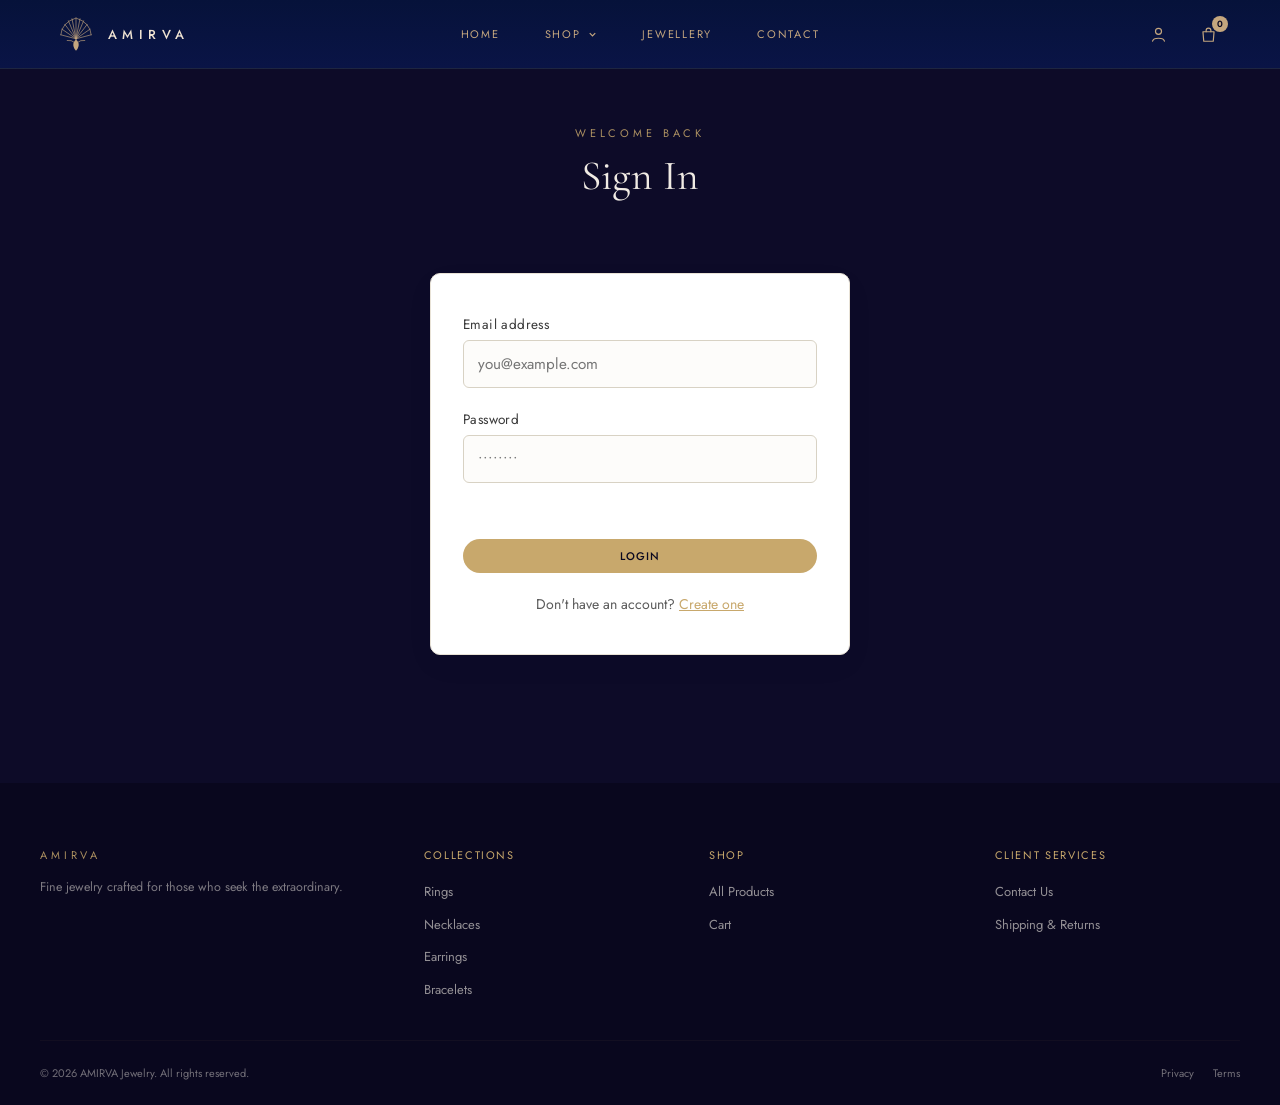
==== account.html @ 35033989 "Add files via upload" ====
<!DOCTYPE html>
<html lang="en">

<head>
    <meta charset="UTF-8">
    <meta name="viewport" content="width=device-width, initial-scale=1.0">
    <title>AMIRVA Jewelry — My Account</title>
    <link rel="stylesheet" href="style.css">
    <link rel="stylesheet" href="auth.css">
    <style>
        .account-wrap {
            max-width: 640px;
            margin: 0 auto;
            padding: 2rem 1.5rem 5rem;
        }
        .account-card {
            background: #fff;
            border: 1px solid #e8e2d6;
            border-radius: 10px;
            padding: 1.8rem;
            margin-bottom: 1.5rem;
        }
        .account-card h3 {
            margin-top: 0;
        }
        .account-row {
            display: flex;
            justify-content: space-between;
            padding: 0.5rem 0;
            border-bottom: 1px solid #f0ece3;
            font-size: 0.92rem;
        }
        .account-row:last-child { border-bottom: none; }
        .logout-btn {
            background: none;
            border: 1px solid #c0392b;
            color: #c0392b;
            padding: 0.6rem 1.2rem;
            border-radius: 6px;
            cursor: pointer;
            font-size: 0.88rem;
        }
        .logout-btn:hover { background: #fdf3f2; }
    </style>
</head>

<body>

    <div class="contariar">

        <header class="navbar">
            <a href="index.html" class="logo" aria-label="AMIRVA home">
                <svg class="logo-mark" viewBox="0 0 100 100" aria-hidden="true">
                    <g stroke="currentColor" stroke-width="1.6" stroke-linecap="round" fill="none">
                        <line x1="50" y1="62" x2="12" y2="52"/>
                        <line x1="50" y1="62" x2="15" y2="38"/>
                        <line x1="50" y1="62" x2="22" y2="26"/>
                        <line x1="50" y1="62" x2="31" y2="17"/>
                        <line x1="50" y1="62" x2="40" y2="12"/>
                        <line x1="50" y1="62" x2="50" y2="10"/>
                        <line x1="50" y1="62" x2="60" y2="12"/>
                        <line x1="50" y1="62" x2="69" y2="17"/>
                        <line x1="50" y1="62" x2="78" y2="26"/>
                        <line x1="50" y1="62" x2="85" y2="38"/>
                        <line x1="50" y1="62" x2="88" y2="52"/>
                        <path d="M12 52 Q14 22 50 10 Q86 22 88 52"/>
                    </g>
                    <path d="M50 64 C40 72 42 84 50 92 C58 84 60 72 50 64 Z" fill="currentColor"/>
                    <path d="M28 66 Q38 64 48 72 M72 66 Q62 64 52 72" stroke="currentColor" stroke-width="1.6" fill="none" stroke-linecap="round"/>
                </svg>
                <span class="logo-text">AMIRVA</span>
            </a>

            <nav class="nav-links" aria-label="Main">
                <ul>
                    <li><a href="index.html">Home</a></li>
                    <li><a href="web.html">Shop</a></li>
                    <li><a href="index.html#contact">Contact</a></li>
                </ul>
            </nav>

            <div class="nav-icons">
                <a href="account.html" class="icon-btn active" aria-label="Account">
                    <svg viewBox="0 0 24 24" aria-hidden="true"><circle cx="12" cy="8" r="3.8"/><path d="M4.5 20.5 C5.5 15.5 18.5 15.5 19.5 20.5"/></svg>
                </a>
                <a href="cart.html" class="icon-btn cart-link" aria-label="Cart">
                    <svg viewBox="0 0 24 24" aria-hidden="true"><path d="M5 8.5 H19 L18 20.5 H6 Z"/><path d="M9 8.5 V7 A3 3 0 0 1 15 7 V8.5"/></svg>
                    <span id="cart-count" class="cart-badge">0</span>
                </a>
            </div>
        </header>

        <section class="shop-head">
            <div class="eyebrow">Your Space</div>
            <h1 class="section-title" id="account-title">My Account</h1>
        </section>

        <div class="account-wrap">

            <div class="account-card">
                <h3>Profile</h3>
                <div class="account-row"><span>Name</span><span id="profile-name"></span></div>
                <div class="account-row"><span>Email</span><span id="profile-email"></span></div>
            </div>

            <div class="account-card" id="last-order-card" style="display:none;">
                <h3>Your last order</h3>
                <div id="last-order-details"></div>
            </div>

            <button type="button" class="logout-btn" id="logout-btn">Log out</button>
        </div>

        <footer class="site-footer" id="contact">
            <div class="foot-bottom">
                <div class="copy">© 2026 AMIRVA Jewelry. All rights reserved.</div>
                <div class="legal"><a href="#">Privacy</a><a href="#">Terms</a></div>
            </div>
        </footer>

    </div>

    <script src="data.js"></script>
    <script src="utils.js"></script>
    <script src="cart.js"></script>
    <script src="nav.js"></script>
    <script src="auth.js"></script>

    <script>
        (function () {
            const user = getCurrentUser();

            // Guard: not logged in → send to login, and remember to come back here
            if (!user) {
                sessionStorage.setItem("amirva_redirect_after_login", "account.html");
                window.location.href = "login.html";
                return;
            }

            document.getElementById("profile-name").textContent = user.name;
            document.getElementById("profile-email").textContent = user.email;
            document.getElementById("account-title").textContent = "Welcome, " + user.name;

            // Show last order summary, if any
            let order = null;
            try {
                order = JSON.parse(localStorage.getItem("amirva_last_order"));
            } catch (e) { /* ignore */ }

            if (order) {
                const card = document.getElementById("last-order-card");
                const details = document.getElementById("last-order-details");
                card.style.display = "block";
                details.innerHTML =
                    "<div class='account-row'><span>Order</span><span>" + order.id + "</span></div>" +
                    "<div class='account-row'><span>Total</span><span>" + order.total.toFixed(2) + " EGY</span></div>" +
                    "<div class='account-row'><span>Payment</span><span>" +
                    (order.paymentMethod === "cod" ? "Cash on delivery" : "Card ending in " + order.cardLast4) +
                    "</span></div>";
            }

            document.getElementById("logout-btn").addEventListener("click", function () {
                logout();
                window.location.href = "index.html";
            });
        })();
    </script>

</body>

</html>
---- style.css ----
@import url('https://fonts.googleapis.com/css2?family=Cormorant+Garamond:ital,wght@0,300;0,400;0,500;1,300;1,400&family=Jost:wght@300;400;500;600&display=swap');

:root {
  --navy-deep: #0a0820;
  --navy: #0d0b28;
  --navy-panel: #141034;
  --navy-footer: #09071e;
  --gold: #c8a86c;
  --gold-light: #dab878;
  --cream: #f0ebe4;
  --tan: #c4a67e;
  --red: #c0392b;
}

* {
  margin: 0;
  padding: 0;
  box-sizing: border-box;
  font-family: 'Jost', Arial, Helvetica, sans-serif;
}

body {
  background-color: var(--navy);
  color: var(--cream);
}

a { color: inherit; }

h1, h2, h3, .serif {
  font-family: 'Cormorant Garamond', Georgia, 'Times New Roman', serif;
  font-weight: 400;
}

.eyebrow {
  font-size: 11px;
  letter-spacing: .35em;
  text-transform: uppercase;
  color: var(--gold);
  opacity: .85;
}

.rule {
  width: 36px;
  height: 1px;
  background: var(--gold);
  opacity: .5;
  margin: 1.5rem auto;
  border: none;
}

.contariar {
  background-color: var(--navy) !important;
  min-height: 100vh;
  width: 100%;
}

/* ---------- Navbar ---------- */
.navbar {
  position: sticky;
  top: 0;
  z-index: 100;
  display: grid;
  grid-template-columns: 1fr auto 1fr;
  align-items: center;
  padding: 14px 3.5rem;
  background: linear-gradient(180deg, #06123a 0%, #0a1446 100%) !important;
  border-bottom: 1px solid rgba(200, 168, 108, .12);
}

.nav-links ul {
  display: flex;
  justify-content: center;
  align-items: center;
  gap: 2.8rem;
  list-style: none;
}
.nav-links a {
  display: inline-flex;
  align-items: center;
  gap: 6px;
  text-decoration: none;
  color: var(--tan);
  font-size: 11px;
  font-weight: 400;
  letter-spacing: .16em;
  text-transform: uppercase;
  padding: 8px 0;
  transition: color .2s ease;
}
.nav-links a:hover,
.nav-links a:focus-visible { color: var(--gold-light); }
.nav-links a.active { font-weight: 600; color: #e2c9a4; }
.nav-links .chev { width: 11px; height: 11px; }

.has-drop { position: relative; }
.has-drop .drop {
  position: absolute;
  top: 100%;
  left: -1rem;
  min-width: 170px;
  display: flex;
  flex-direction: column;
  gap: 0;
  padding: .6rem 0;
  background: var(--navy-deep);
  border: 1px solid rgba(200, 168, 108, .18);
  border-radius: 6px;
  opacity: 0;
  visibility: hidden;
  transform: translateY(6px);
  transition: opacity .2s ease, transform .2s ease, visibility .2s;
}
.has-drop .drop a { padding: 8px 1rem; width: 100%; }
.has-drop:hover .drop,
.has-drop:focus-within .drop { opacity: 1; visibility: visible; transform: translateY(0); }
.has-drop:hover .chev,
.has-drop:focus-within .chev { transform: rotate(180deg); }
.chev { transition: transform .2s ease; }

.logo {
  justify-self: start;
  display: flex;
  flex-direction: row;
  align-items: center;
  gap: 12px;
  text-decoration: none;
  color: var(--tan);
  padding: 0;
}
.logo-mark { width: 40px; height: 40px; color: var(--tan); }
.logo-text {
  font-family: 'Jost', sans-serif;
  font-size: 13px;
  font-weight: 500;
  letter-spacing: .42em;
  margin-right: -.42em; /* keeps tracked text optically centered */
  color: #efe3d2;
}

.nav-icons {
  display: flex;
  justify-content: flex-end;
  align-items: center;
  gap: 1.1rem;
}
.icon-btn,
.navbar .icon-btn {
  position: relative;
  display: inline-grid;
  place-items: center;
  width: 32px;
  height: 32px;
  padding: 0;
  border-radius: 50%;
  background: transparent !important;
  color: var(--tan) !important;
  text-decoration: none;
}
.icon-btn:hover { color: var(--gold-light) !important; }
.icon-btn svg {
  width: 19px;
  height: 19px;
  fill: none;
  stroke: currentColor;
  stroke-width: 1.5;
  stroke-linecap: round;
  stroke-linejoin: round;
}
.cart-badge {
  position: absolute;
  top: -2px;
  right: -4px;
  min-width: 16px;
  height: 16px;
  padding: 0 4px;
  border-radius: 10px;
  background: var(--tan);
  color: var(--navy-deep);
  font-size: 9px;
  font-weight: 600;
  line-height: 16px;
  text-align: center;
}

.nav-search { display: flex; align-items: center; }
.nav-search .search {
  width: 0;
  padding: 7px 0;
  margin: 0;
  border-color: transparent;
  opacity: 0;
  transition: width .3s ease, padding .3s ease, opacity .2s ease, border-color .3s ease;
}
.nav-search.open .search {
  width: 180px;
  padding: 7px 14px;
  margin-right: 4px;
  opacity: 1;
  border-color: rgba(200, 168, 108, .4);
}

.navbar a:focus-visible,
.navbar button:focus-visible {
  outline: 1px solid var(--gold);
  outline-offset: 4px;
}

button {
  padding: 9px 16px;
  border: none;
  border-radius: 30px;
  background-color: var(--gold) !important;
  color: var(--navy-deep) !important;
  font-size: 11px;
  font-weight: 500;
  letter-spacing: .08em;
  text-transform: uppercase;
  box-shadow: none !important;
  cursor: pointer;
  transition: background-color .2s ease;
}
button:hover {
  background-color: var(--gold-light) !important;
  letter-spacing: .1px;
}
.remove-btn { background-color: var(--red) !important; color: var(--cream) !important; }
.remove-btn:hover { background-color: #e0574a !important; }

.big-grid {
  display: grid;
  grid-template-columns: repeat(5, 1fr);
  gap: 20px;
  padding: 0 2rem 2rem;
}

.image, .cart-item {
  padding: 20px;
  background-color: var(--navy-panel) !important;
  border: 1px solid rgba(200, 168, 108, .12);
  box-shadow: 0 12px 28px rgba(0, 0, 0, .35) !important;
  transition: transform .3s ease, border-color .3s ease;
  border-radius: 6px;
}
.image:hover { transform: translateY(-4px); border-color: rgba(200, 168, 108, .35); }

.image { display: flex; flex-direction: column; align-items: flex-start; }
.image img {
  width: 100%;
  aspect-ratio: 1 / 1;
  object-fit: cover;
  border-radius: 4px;
  background: var(--navy-deep);
}
.card-actions { display: flex; gap: 8px; margin-top: 12px; flex-wrap: wrap; }

.image h2 { color: var(--cream); font-size: 20px; margin: 10px 0 4px; }
.image h3 { color: rgba(240, 235, 228, .55); font-weight: 300; font-size: 13px; }
.image h3 del { color: rgba(240, 235, 228, .4); }

.image h1, .image h1.salse {
  background: transparent !important;
  color: var(--gold) !important;
  font-family: 'Jost', sans-serif;
  font-size: 18px !important;
  margin: 4px 0;
}

.image mark {
  display: inline-flex !important;
  width: fit-content;
  background-color: var(--gold) !important;
  color: var(--navy-deep) !important;
  font-size: 10px !important;
  letter-spacing: .1em;
  text-transform: uppercase;
  padding: 3px 10px;
  border-radius: 20px;
  margin: 4px 0;
}

.cart-item-info p { color: rgba(240, 235, 228, .6); }

/* ---------- Shop page ---------- */
.shop-head { padding: 3.5rem 2rem 2rem; text-align: center; }
.shop-head .section-title { margin-top: .6rem; }
.show-all {
  display: inline-block;
  margin-top: .4rem;
  color: var(--gold);
  font-size: 11px;
  letter-spacing: .2em;
  text-transform: uppercase;
  text-decoration: none;
  border-bottom: 1px solid rgba(200, 168, 108, .4);
}
.show-all[hidden] { display: none; }
.shop-tools {
  display: flex;
  justify-content: space-between;
  align-items: center;
  flex-wrap: wrap;
  gap: 1rem;
  max-width: 1200px;
  margin: 2rem auto 0;
}
.sort { display: flex; gap: 8px; flex-wrap: wrap; }
.sort-btn {
  background: transparent !important;
  color: var(--cream) !important;
  border: 1px solid rgba(200, 168, 108, .35);
}
.sort-btn:hover { background: rgba(200, 168, 108, .12) !important; }
.sort-btn.active,
.sort-btn.active:hover { background: var(--gold) !important; color: var(--navy-deep) !important; border-color: var(--gold); }
.shop-search {
  width: min(260px, 100%);
  padding: 9px 16px;
  border: 1px solid rgba(200, 168, 108, .4);
  border-radius: 20px;
  background: transparent;
  color: var(--cream);
  outline: none;
}
.shop-search::placeholder { color: rgba(240, 235, 228, .5); }
.shop-search:focus { background: rgba(200, 168, 108, .08); }
.no-results { text-align: center; opacity: .6; padding: 2rem; }
.no-results[hidden] { display: none; }

.featured-grid { grid-template-columns: repeat(4, 1fr); }

/* ---------- Signature pieces (home) ---------- */
.signature-grid {
  display: grid;
  grid-template-columns: repeat(6, 1fr);
  gap: 1.5rem;
  max-width: 1200px;
  margin: 3rem auto 0;
  text-align: left;
}
.signature-card {
  grid-column: span 2;
  display: block;
  text-decoration: none;
  color: var(--cream);
  background: var(--navy-panel);
  border: 1px solid rgba(200, 168, 108, .12);
  border-radius: 6px;
  overflow: hidden;
  transition: border-color .3s ease;
}
.signature-card img {
  display: block;
  width: 100%;
  aspect-ratio: 600 / 338;
  object-fit: cover;
}
.signature-card--wide { grid-column: span 3; }
.signature-card--wide img { aspect-ratio: 4 / 3; }
.signature-info { padding: 1.1rem 1.2rem 1.3rem; }
.signature-info h3 { font-size: 22px; margin: .35rem 0 .7rem; }
.signature-link {
  font-size: 11px;
  letter-spacing: .2em;
  text-transform: uppercase;
  color: var(--gold);
  border-bottom: 1px solid rgba(200, 168, 108, .4);
  padding-bottom: 2px;
}
.signature-card:hover,
.signature-card:focus-visible { border-color: rgba(200, 168, 108, .45); outline: none; }
.signature-card:hover .signature-link { border-color: var(--gold); }

/* ---------- Toast (used on every page by utils.js) ---------- */
#toast {
  position: fixed;
  bottom: 24px;
  left: 50%;
  transform: translateX(-50%) translateY(20px);
  background: var(--navy-deep);
  color: var(--cream);
  border: 1px solid var(--gold);
  padding: 12px 22px;
  border-radius: 30px;
  font-size: 13px;
  letter-spacing: .04em;
  opacity: 0;
  transition: opacity .3s ease, transform .3s ease;
  pointer-events: none;
  z-index: 999;
}
#toast.show { opacity: 1; transform: translateX(-50%) translateY(0); }
@media (prefers-reduced-motion: reduce) {
  #toast, .image, .has-drop .drop, .nav-search .search { transition: none; }
}

.cart-summary {
  background-color: var(--navy-panel) !important;
  border: 1px solid rgba(200, 168, 108, .15);
}
.discount-form input {
  background: transparent;
  border: 1px solid rgba(200, 168, 108, .4);
  color: var(--cream);
}
.error-text { color: #e0574a !important; }

.hero {
  position: relative;
  min-height: 82vh;
  display: flex;
  align-items: center;
  justify-content: center;
  text-align: center;
  overflow: hidden;
  background:
    radial-gradient(ellipse 70% 60% at 50% 35%, #171340 0%, transparent 60%),
    var(--navy-deep);
  padding: 2rem 1.5rem;
}
.hero-content { position: relative; z-index: 2; max-width: 760px; }
.hero h1 {
  font-size: clamp(2.4rem, 6vw, 4.6rem);
  line-height: 1.1;
  color: var(--cream);
  margin: 1rem 0 1.4rem;
}
.hero h1 em { color: var(--gold); font-style: italic; }
.hero p { font-size: 14px; line-height: 1.9; opacity: .6; max-width: 480px; margin: 0 auto 2rem; }
.hero .cta-btn {
  display: inline-block;
  padding: 14px 34px;
  background: var(--gold);
  color: var(--navy-deep);
  text-decoration: none;
  border-radius: 30px;
  font-size: 12px;
  letter-spacing: .15em;
  text-transform: uppercase;
  font-weight: 500;
  transition: background-color .2s ease;
}
.hero .cta-btn:hover { background: var(--gold-light); }

.section { padding: 5rem 1.5rem; text-align: center; }
.section-title { font-size: clamp(1.8rem, 4vw, 2.6rem); margin-bottom: .5rem; }
.section-sub { max-width: 560px; margin: 0 auto; font-size: 13.5px; opacity: .6; line-height: 1.8; }

.features {
  display: grid;
  grid-template-columns: repeat(3, 1fr);
  gap: 2.5rem;
  max-width: 1000px;
  margin: 3rem auto 0;
}
.feature-card { padding: 1rem; }
.feature-card svg { width: 34px; height: 34px; margin: 0 auto 1rem; display: block; }
.feature-card h3 { font-size: 18px; color: var(--gold); margin-bottom: .5rem; }
.feature-card p { font-size: 13px; opacity: .6; line-height: 1.7; }

.featured-head {
  display: flex;
  justify-content: space-between;
  align-items: flex-end;
  padding: 0 2rem;
  margin-bottom: 2rem;
  text-align: left;
}
.featured-head a {
  text-decoration: none;
  color: var(--gold);
  font-size: 11px;
  letter-spacing: .2em;
  text-transform: uppercase;
  border-bottom: 1px solid rgba(200, 168, 108, .4);
  padding-bottom: 2px;
}

.newsletter { background: var(--navy-panel); }
.newsform {
  display: flex;
  gap: .6rem;
  max-width: 420px;
  margin: 1.5rem auto 0;
}
.newsform input {
  flex: 1;
  padding: 12px 16px;
  border-radius: 30px;
  border: 1px solid rgba(200, 168, 108, .4);
  background: transparent;
  color: var(--cream);
  outline: none;
}

.site-footer {
  background: var(--navy-footer);
  padding: 4rem 2rem 1.5rem;
  margin-top: 3rem;
}
.foot-grid {
  display: grid;
  grid-template-columns: 1.4fr 1fr 1fr 1fr;
  gap: 2.5rem;
  max-width: 1200px;
  margin: 0 auto 2.5rem;
  text-align: left;
}
.foot-grid p { font-size: 12.5px; opacity: .5; line-height: 1.8; }
.foot-col-title {
  font-size: 11px;
  letter-spacing: .15em;
  text-transform: uppercase;
  color: var(--gold);
  margin-bottom: 1rem;
}
.foot-col ul { list-style: none; display: flex; flex-direction: column; gap: .6rem; }
.foot-col ul li a { text-decoration: none; color: var(--cream); opacity: .6; font-size: 13px; }
.foot-col ul li a:hover { opacity: 1; color: var(--gold); }
.foot-bottom {
  max-width: 1200px;
  margin: 0 auto;
  padding-top: 1.5rem;
  border-top: 1px solid rgba(200, 168, 108, .1);
  display: flex;
  justify-content: space-between;
  flex-wrap: wrap;
  gap: 1rem;
  font-size: 11px;
  opacity: .45;
}
.foot-bottom .legal { display: flex; gap: 1.2rem; }
.foot-bottom .legal a { text-decoration: none; color: var(--cream); }

@media (max-width: 1000px) {
  .navbar { padding: 12px 1.5rem; }
  .nav-links ul { gap: 1.4rem; }
  .nav-search.open .search { width: 130px; }
}
@media (max-width: 760px) {
  .navbar {
    grid-template-columns: 1fr auto;
    grid-template-areas: "logo icons" "links links";
    row-gap: 8px;
  }
  .logo { grid-area: logo; gap: 10px; }
  .logo-mark { width: 34px; height: 34px; }
  .nav-icons { grid-area: icons; }
  .nav-links { grid-area: links; overflow-x: auto; }
  .nav-links ul { gap: 1.4rem; justify-content: center; }
  .has-drop .drop { display: none; }
  .nav-search.open .search { width: 110px; }
}

@media (max-width: 1200px) {
  .big-grid { grid-template-columns: repeat(4, 1fr); }
}
@media (max-width: 1000px) and (min-width: 700px) {
  .big-grid, .featured-grid { grid-template-columns: repeat(3, 1fr); }
  .signature-card, .signature-card--wide { grid-column: span 3; }
  .signature-grid > :nth-child(3) { grid-column: 1 / -1; }
  .signature-grid > :nth-child(3) img { aspect-ratio: 16 / 7; }
  .features { grid-template-columns: 1fr; }
  .foot-grid { grid-template-columns: 1fr 1fr; }
}
@media (max-width: 699px) {
  .big-grid, .featured-grid { grid-template-columns: repeat(2, 1fr); gap: 12px; padding: 0 1rem 2rem; }
  .image { padding: 12px; }
  .shop-tools { justify-content: center; }
  .signature-card, .signature-card--wide,
  .signature-grid > :nth-child(3) { grid-column: 1 / -1; }
  .signature-grid > :nth-child(3) img { aspect-ratio: 600 / 338; }
  .features { grid-template-columns: 1fr; }
  .foot-grid { grid-template-columns: 1fr; }
  .featured-head { flex-direction: column; align-items: flex-start; gap: .8rem; }
}
@media (max-width: 420px) {
  .big-grid, .featured-grid { grid-template-columns: 1fr; }
}
---- auth.css ----
/* ===========================================================
   auth.css — shared styles for Login / Sign Up / Checkout
   Complements style.css; uses the same gold accent (#c8a86c).
   =========================================================== */

.auth-wrap {
    display: flex;
    justify-content: center;
    padding: 2rem 1.5rem 5rem;
}

.auth-card {
    width: 100%;
    max-width: 420px;
    background: #fff;
    border: 1px solid #e8e2d6;
    border-radius: 10px;
    padding: 2.5rem 2rem;
    box-shadow: 0 10px 30px rgba(0, 0, 0, 0.04);
}

.field {
    margin-bottom: 1.3rem;
}

.field label {
    display: block;
    font-size: 0.85rem;
    letter-spacing: 0.03em;
    color: #3a3a3a;
    margin-bottom: 0.4rem;
}

.field input,
.field select {
    width: 100%;
    padding: 0.75rem 0.9rem;
    border: 1px solid #d8d2c4;
    border-radius: 6px;
    font-size: 0.95rem;
    font-family: inherit;
    background: #fdfcfa;
    transition: border-color 0.2s ease;
    box-sizing: border-box;
}

.field input:focus,
.field select:focus {
    outline: none;
    border-color: #c8a86c;
}

.field input.input-error,
.field select.input-error {
    border-color: #c0392b;
    background: #fdf3f2;
}

.field-error {
    display: none;
    color: #c0392b;
    font-size: 0.8rem;
    margin-top: 0.35rem;
}

.field-hint {
    color: #8a8a8a;
    font-size: 0.78rem;
    margin-top: 0.35rem;
}

.form-message {
    min-height: 1.2rem;
    font-size: 0.88rem;
    text-align: center;
    margin: 0.4rem 0 1rem;
}

.form-message.error { color: #c0392b; }
.form-message.success { color: #2e7d32; }

.auth-submit {
    width: 100%;
    text-align: center;
    display: block;
    border: none;
    cursor: pointer;
}

.auth-switch {
    text-align: center;
    font-size: 0.88rem;
    margin-top: 1.3rem;
    color: #5a5a5a;
}

.auth-switch a {
    color: #c8a86c;
    text-decoration: underline;
}

/* --- Two-column layout for the checkout page --- */

.checkout-page {
    display: grid;
    grid-template-columns: 1.4fr 1fr;
    gap: 2rem;
    padding: 0 1.5rem 5rem;
    max-width: 1200px;
    margin: 0 auto;
    align-items: start;
}

.checkout-page .auth-card {
    max-width: none;
}

.field-row {
    display: grid;
    grid-template-columns: 1fr 1fr;
    gap: 1rem;
}

.checkout-summary {
    background: #fff;
    border: 1px solid #e8e2d6;
    border-radius: 10px;
    padding: 1.8rem;
    position: sticky;
    top: 100px;
}

.checkout-summary h2 {
    margin-top: 0;
    font-size: 1.1rem;
}

.checkout-line-items {
    max-height: 260px;
    overflow-y: auto;
    margin-bottom: 1rem;
}

.checkout-line {
    display: flex;
    justify-content: space-between;
    font-size: 0.88rem;
    padding: 0.5rem 0;
    border-bottom: 1px solid #f0ece3;
}

.checkout-line .qty {
    color: #8a8a8a;
}

.summary-row {
    display: flex;
    justify-content: space-between;
    padding: 0.5rem 0;
    font-size: 0.92rem;
}

.summary-row.total-row {
    font-weight: 600;
    font-size: 1.05rem;
    border-top: 1px solid #e8e2d6;
    margin-top: 0.5rem;
    padding-top: 0.8rem;
}

.section-hint {
    font-size: 0.8rem;
    color: #8a8a8a;
    margin: -0.6rem 0 1.2rem;
}

.payment-options {
    display: grid;
    grid-template-columns: 1fr 1fr;
    gap: 0.9rem;
    margin-bottom: 1.4rem;
}

.payment-option {
    display: flex;
    align-items: flex-start;
    gap: 0.7rem;
    border: 1px solid #d8d2c4;
    border-radius: 8px;
    padding: 0.9rem 1rem;
    cursor: pointer;
    transition: border-color 0.2s ease, background 0.2s ease;
}

.payment-option:has(input:checked) {
    border-color: #c8a86c;
    background: #faf6ee;
}

.payment-option input[type="radio"] {
    margin-top: 0.2rem;
    accent-color: #c8a86c;
    width: auto;
}

.payment-option-label {
    display: flex;
    flex-direction: column;
    gap: 0.2rem;
    font-size: 0.88rem;
}

@media (max-width: 480px) {
    .payment-options {
        grid-template-columns: 1fr;
    }
}

.card-icons {
    display: flex;
    gap: 0.5rem;
    margin-top: 0.5rem;
}

@media (max-width: 860px) {
    .checkout-page {
        grid-template-columns: 1fr;
    }
    .checkout-summary {
        position: static;
        order: -1;
    }
}
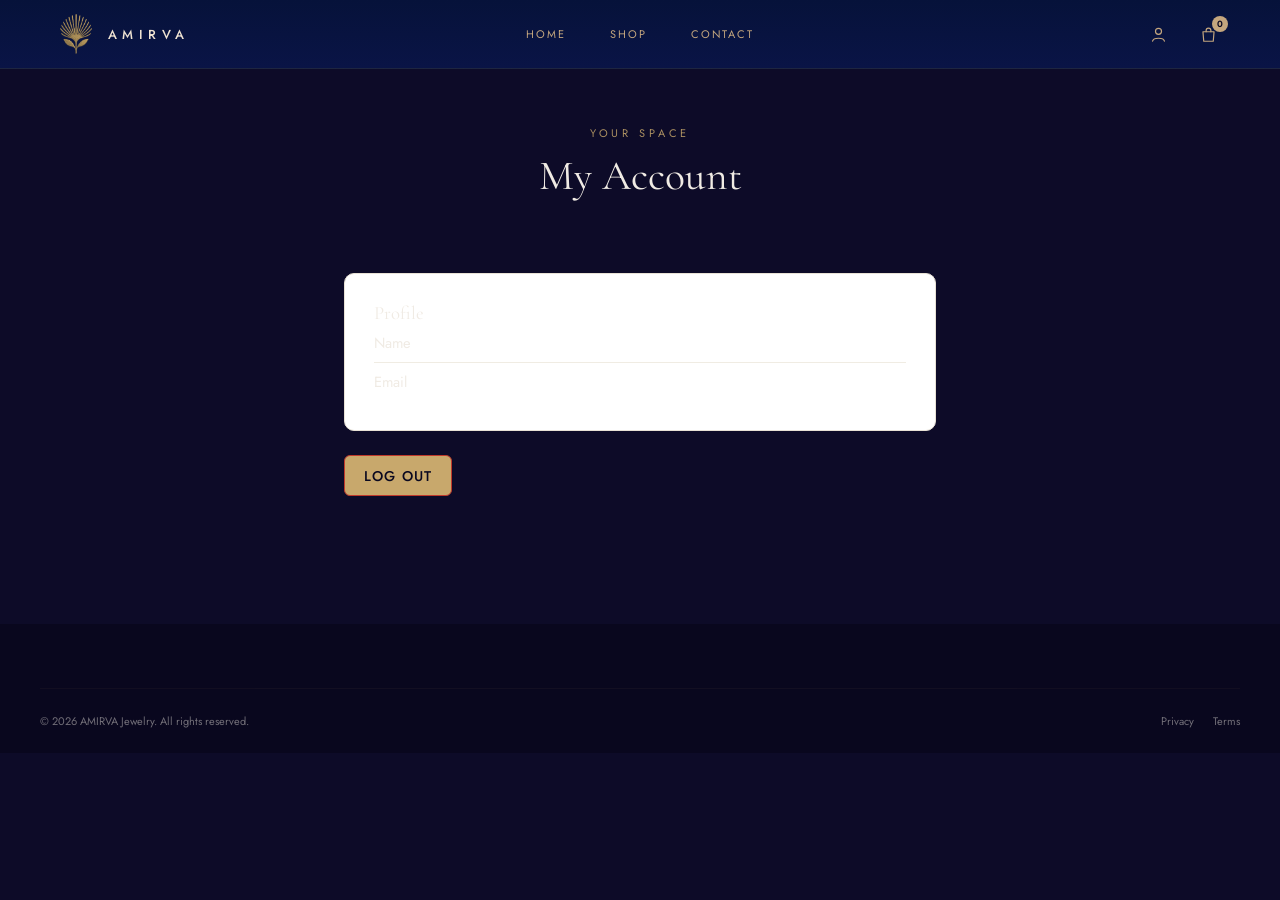
==== commit fd632763: "Replace SVG logo with logo.png and update assets Replace inline SVG logo with an external logo.png a" ====
--- a/account.html
+++ b/account.html
@@ -50,24 +50,7 @@
 
         <header class="navbar">
             <a href="index.html" class="logo" aria-label="AMIRVA home">
-                <svg class="logo-mark" viewBox="0 0 100 100" aria-hidden="true">
-                    <g stroke="currentColor" stroke-width="1.6" stroke-linecap="round" fill="none">
-                        <line x1="50" y1="62" x2="12" y2="52"/>
-                        <line x1="50" y1="62" x2="15" y2="38"/>
-                        <line x1="50" y1="62" x2="22" y2="26"/>
-                        <line x1="50" y1="62" x2="31" y2="17"/>
-                        <line x1="50" y1="62" x2="40" y2="12"/>
-                        <line x1="50" y1="62" x2="50" y2="10"/>
-                        <line x1="50" y1="62" x2="60" y2="12"/>
-                        <line x1="50" y1="62" x2="69" y2="17"/>
-                        <line x1="50" y1="62" x2="78" y2="26"/>
-                        <line x1="50" y1="62" x2="85" y2="38"/>
-                        <line x1="50" y1="62" x2="88" y2="52"/>
-                        <path d="M12 52 Q14 22 50 10 Q86 22 88 52"/>
-                    </g>
-                    <path d="M50 64 C40 72 42 84 50 92 C58 84 60 72 50 64 Z" fill="currentColor"/>
-                    <path d="M28 66 Q38 64 48 72 M72 66 Q62 64 52 72" stroke="currentColor" stroke-width="1.6" fill="none" stroke-linecap="round"/>
-                </svg>
+              <img class="logo-mark" src="logo.png" alt=""> 
                 <span class="logo-text">AMIRVA</span>
             </a>
 
--- a/style.css
+++ b/style.css
@@ -413,12 +413,12 @@
   text-align: center;
   overflow: hidden;
   background:
-    radial-gradient(ellipse 70% 60% at 50% 35%, #171340 0%, transparent 60%),
+      background:
+    linear-gradient(90deg, rgba(10,8,32,0) 40%, rgba(10,8,32,.85) 100%),
+    url('peacock.png') center / cover no-repeat,
     var(--navy-deep);
-  padding: 2rem 1.5rem;
-}
-.hero-content { position: relative; z-index: 2; max-width: 760px; }
-.hero h1 {
+}
+.hero-content { position: relative; z-index: 2; max-width: 460px; margin-left: auto; margin-right: 5vw; }.hero h1 {
   font-size: clamp(2.4rem, 6vw, 4.6rem);
   line-height: 1.1;
   color: var(--cream);
